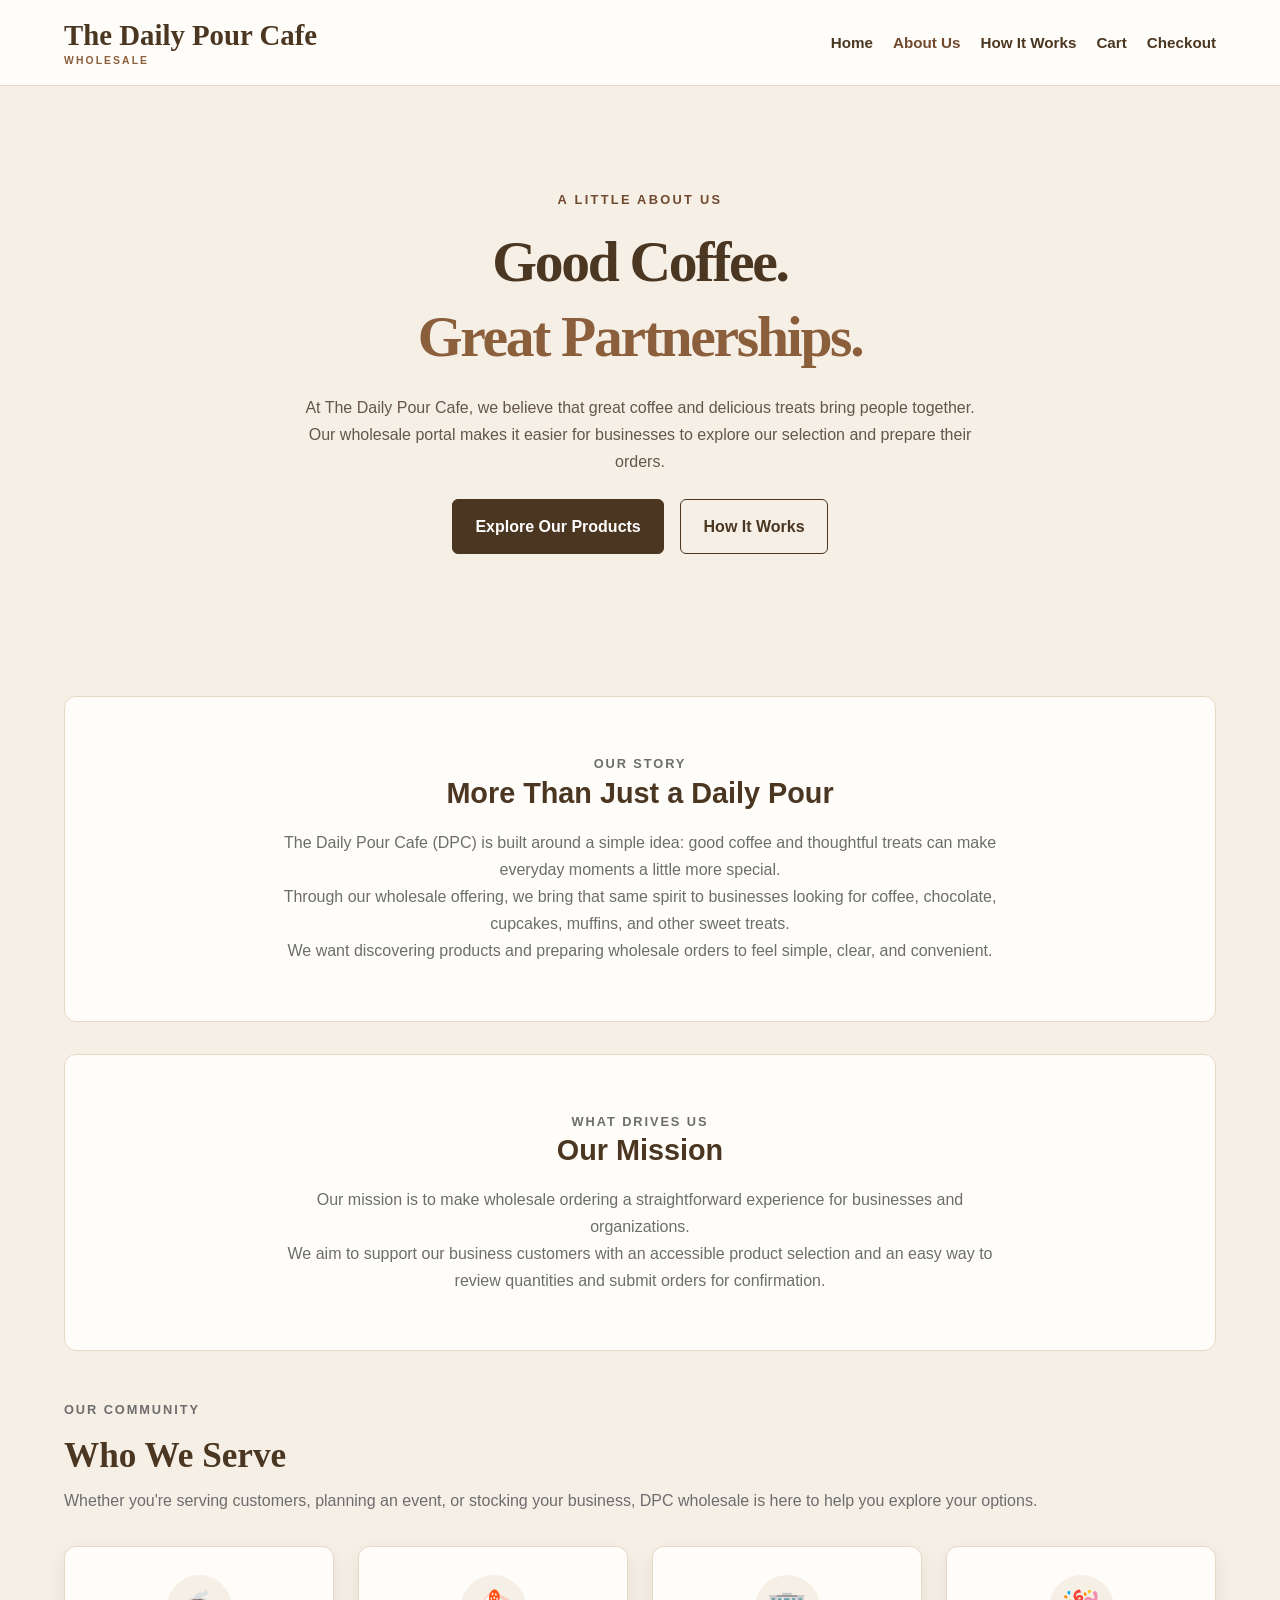
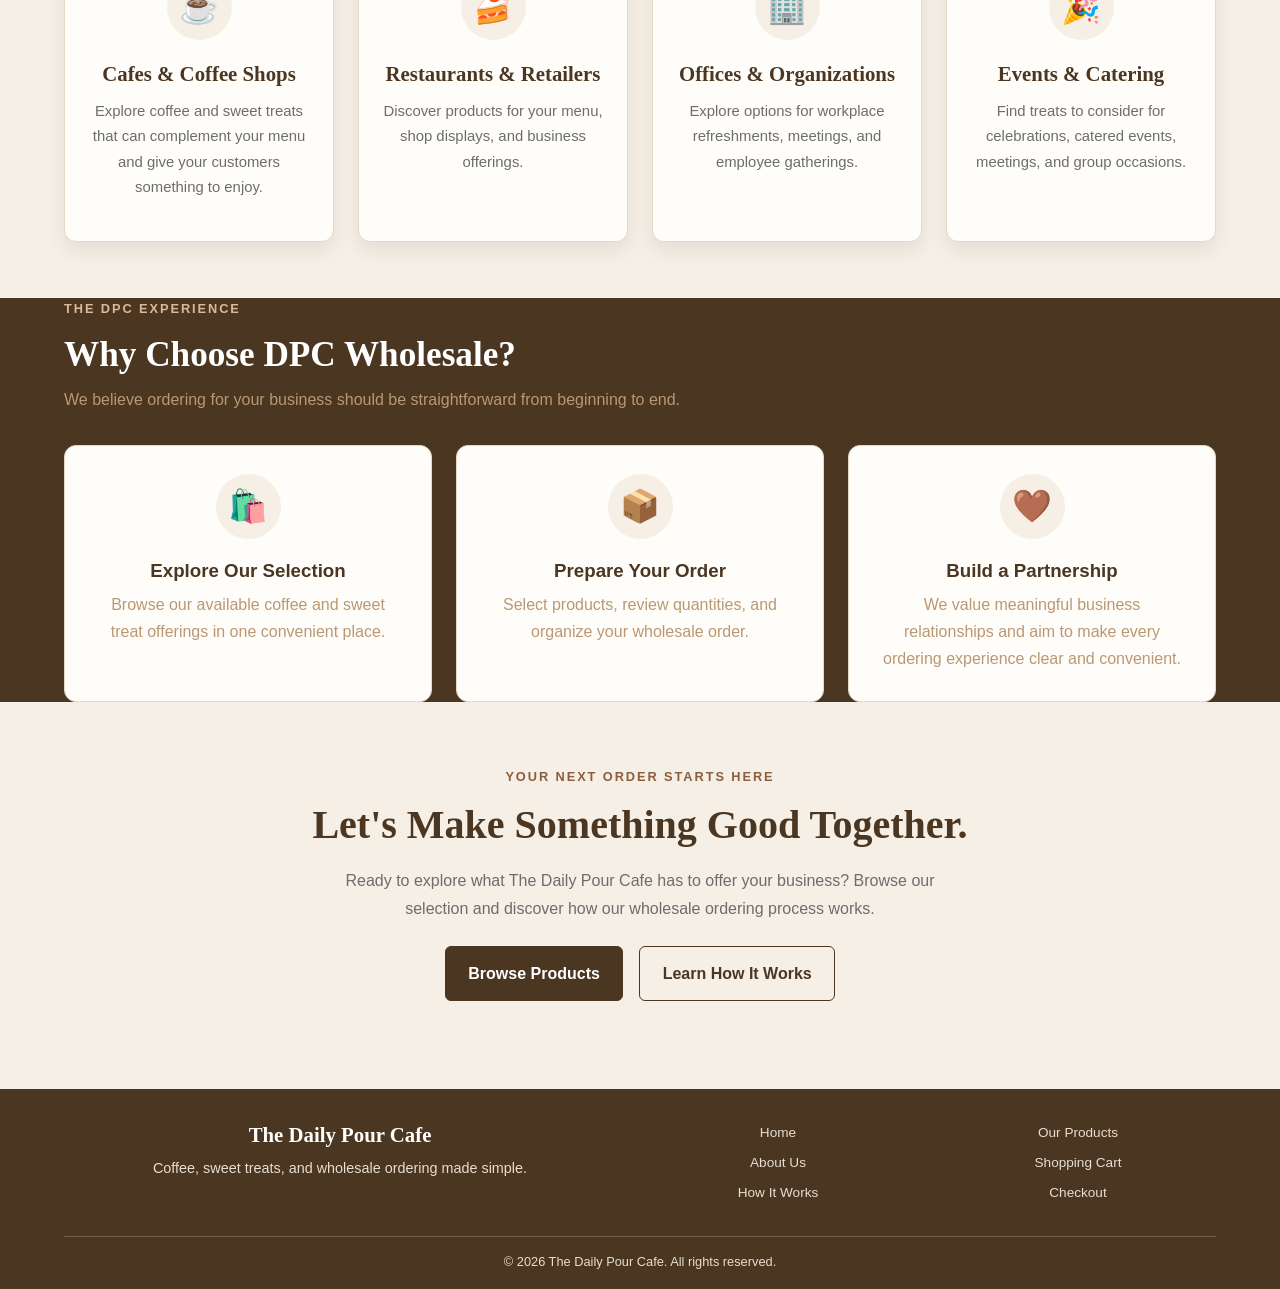
==== about.html @ 9e57767e "Initial commit" ====
<!DOCTYPE html>
<html lang="en">

<head>
    <meta charset="UTF-8">
    <meta name="viewport" content="width=device-width, initial-scale=1.0">

    <title>About Us | The Daily Pour Cafe Wholesale</title>

    <meta name="description" content="Discover The Daily Pour Cafe wholesale program and explore coffee and sweet treats for your business.">

    <link rel="stylesheet" href="styles.css">
</head>

<body>

<!-- HEADER -->
<header>
    <div class="container header-content">

        <a href="index.html" class="logo">
            The Daily Pour Cafe
            <span class="logo-subtitle">WHOLESALE</span>
        </a>

        <nav aria-label="Main navigation">
            <ul>
                <li><a href="index.html">Home</a></li>
                <li><a href="about.html" aria-current="page">About Us</a></li>
                <li><a href="how-it-works.html">How It Works</a></li>
                <li><a href="cart.html">Cart</a></li>
                <li><a href="checkout.html">Checkout</a></li>
            </ul>
        </nav>

    </div>
</header>


<main>

    <!-- PAGE HERO -->
    <section class="hero">
        <div class="container">

            <p class="eyebrow">A Little About Us</p>

            <h1>
                Good Coffee.
                <span>Great Partnerships.</span>
            </h1>

            <p>
                At The Daily Pour Cafe, we believe that great coffee
                and delicious treats bring people together.
                Our wholesale portal makes it easier for businesses
                to explore our selection and prepare their orders.
            </p>

            <div class="hero-actions">

                <a href="index.html#products" class="btn">
                    Explore Our Products
                </a>

                <a href="how-it-works.html" class="btn btn-outline">
                    How It Works
                </a>

            </div>

        </div>
    </section>


    <!-- OUR STORY -->
    <section class="about container">

        <p class="eyebrow">Our Story</p>

        <h2>More Than Just a Daily Pour</h2>

        <p>
            The Daily Pour Cafe (DPC) is built around a simple idea:
            good coffee and thoughtful treats can make everyday
            moments a little more special.
        </p>

        <p>
            Through our wholesale offering, we bring that same
            spirit to businesses looking for coffee, chocolate,
            cupcakes, muffins, and other sweet treats.
        </p>

        <p>
            We want discovering products and preparing wholesale
            orders to feel simple, clear, and convenient.
        </p>

    </section>


    <!-- OUR MISSION -->
    <section class="about container">

        <p class="eyebrow">What Drives Us</p>

        <h2>Our Mission</h2>

        <p>
            Our mission is to make wholesale ordering a straightforward
            experience for businesses and organizations.
        </p>

        <p>
            We aim to support our business customers with an accessible
            product selection and an easy way to review quantities
            and submit orders for confirmation.
        </p>

    </section>


    <!-- WHO WE SERVE -->
    <section class="products container">

        <div class="section-heading">

            <p class="eyebrow">Our Community</p>

            <h2>Who We Serve</h2>

            <p>
                Whether you're serving customers, planning an event,
                or stocking your business, DPC wholesale is here
                to help you explore your options.
            </p>

        </div>


        <div class="product-grid">

            <article class="product-card category-card">

                <div class="category-icon">☕</div>

                <h3>Cafes & Coffee Shops</h3>

                <p>
                    Explore coffee and sweet treats that can
                    complement your menu and give your customers
                    something to enjoy.
                </p>

            </article>


            <article class="product-card category-card">

                <div class="category-icon">🍰</div>

                <h3>Restaurants & Retailers</h3>

                <p>
                    Discover products for your menu, shop displays,
                    and business offerings.
                </p>

            </article>


            <article class="product-card category-card">

                <div class="category-icon">🏢</div>

                <h3>Offices & Organizations</h3>

                <p>
                    Explore options for workplace refreshments,
                    meetings, and employee gatherings.
                </p>

            </article>


            <article class="product-card category-card">

                <div class="category-icon">🎉</div>

                <h3>Events & Catering</h3>

                <p>
                    Find treats to consider for celebrations,
                    catered events, meetings, and group occasions.
                </p>

            </article>

        </div>

    </section>


    <!-- WHY CHOOSE DPC -->
    <section class="wholesale-benefits">

        <div class="container">

            <div class="section-heading">

                <p class="eyebrow">The DPC Experience</p>

                <h2>Why Choose DPC Wholesale?</h2>

                <p>
                    We believe ordering for your business should
                    be straightforward from beginning to end.
                </p>

            </div>


            <div class="steps-grid">

                <article class="step-card">

                    <div class="category-icon">🛍️</div>

                    <h3>Explore Our Selection</h3>

                    <p>
                        Browse our available coffee and sweet treat
                        offerings in one convenient place.
                    </p>

                </article>


                <article class="step-card">

                    <div class="category-icon">📦</div>

                    <h3>Prepare Your Order</h3>

                    <p>
                        Select products, review quantities,
                        and organize your wholesale order.
                    </p>

                </article>


                <article class="step-card">

                    <div class="category-icon">🤎</div>

                    <h3>Build a Partnership</h3>

                    <p>
                        We value meaningful business relationships
                        and aim to make every ordering experience
                        clear and convenient.
                    </p>

                </article>

            </div>

        </div>

    </section>


    <!-- FINAL CTA -->
    <section class="final-cta container">

        <p class="eyebrow">Your Next Order Starts Here</p>

        <h2>Let's Make Something Good Together.</h2>

        <p>
            Ready to explore what The Daily Pour Cafe has to offer
            your business? Browse our selection and discover
            how our wholesale ordering process works.
        </p>

        <div class="hero-actions">

            <a href="index.html#products" class="btn">
                Browse Products
            </a>

            <a href="how-it-works.html" class="btn btn-outline">
                Learn How It Works
            </a>

        </div>

    </section>

</main>


<!-- FOOTER -->
<footer>

    <div class="container footer-content">
        <div class="footer-brand">

            <h2>The Daily Pour Cafe</h2>
            <p>
                Coffee, sweet treats, and wholesale ordering
                made simple.
            </p>
        </div>

        <div class="footer-links">
            <a href="index.html">Home</a>
            <a href="about.html">About Us</a>
            <a href="how-it-works.html">How It Works</a>
        </div>

        <div class="footer-links">
            <a href="index.html#products">Our Products</a>
            <a href="cart.html">Shopping Cart</a>
            <a href="checkout.html">Checkout</a>
        </div>

        <p class="copyright">
            &copy; 2026 The Daily Pour Cafe. All rights reserved.
        </p>

    </div>

</footer>

</body>
</html>
---- styles.css ----
/* ========================================
   DPC WHOLESALE WEBSITE
   COMPLETE STYLESHEET
======================================== */


/* ========================================
   1. UNIVERSAL RESET
======================================== */

* {
    box-sizing: border-box;
    margin: 0;
    padding: 0;
}


/* ========================================
   2. DPC BRAND COLORS
======================================== */

:root {
    /* Official DPC Brand Palette */
    --background: #F5EFE6;
    --card: #FFFDF9;

    --coffee: #4B3621;
    --caramel: #8B5E3C;
    --latte: #D9B99B;

    --text: #333333;
    --soft: #6D6D6D;
    --border: #E6D8C7;

    /* Existing CSS Compatibility */
    --primary-color: var(--coffee);
    --primary-hover: #352719;

    --accent-color: var(--caramel);
    --accent-hover: #70492F;

    --background-color: var(--background);
    --surface-color: var(--card);

    --text-color: var(--text);
    --muted-color: var(--soft);
    --border-color: var(--border);

    --white: #ffffff;
    --danger-color: #A84438;

    --shadow: 0 8px 20px rgba(0,0,0,.08);
    --shadow-hover: 0 12px 25px rgba(75,54,33,.14);

    --radius: 12px;
}


/* ========================================
   3. GLOBAL STYLES
======================================== */

html {
    scroll-behavior: smooth;
    scroll-padding-top: 100px;
}

body {
    font-family: "Segoe UI", Tahoma, Geneva, Verdana, sans-serif;
    line-height: 1.7;
    background: var(--background-color);
    color: var(--text-color);
}

img {
    display: block;
    max-width: 100%;
}

a {
    color: inherit;
}

button,
input,
select,
textarea {
    font: inherit;
}

button,
a {
    -webkit-tap-highlight-color: transparent;
}

a:focus-visible,
button:focus-visible,
input:focus-visible,
select:focus-visible,
textarea:focus-visible {
    outline: 3px solid var(--accent-color);
    outline-offset: 3px;
}

.container {
    width: min(90%, 1200px);
    margin-inline: auto;
}

h1,
h2,
h3,
h4 {
    color: var(--primary-color);
    line-height: 1.3;
}

p {
    overflow-wrap: break-word;
}


/* ========================================
   4. HEADER AND NAVIGATION
======================================== */

header {
    position: relative;
    z-index: 10;
    background: var(--surface-color);
    border-bottom: 1px solid var(--border-color);
}

.header-content {
    display: flex;
    justify-content: space-between;
    align-items: center;
    gap: 1.5rem;
    padding: 1.1rem 0;
}

.logo {
    color: var(--primary-color);
    text-decoration: none;
    font-family: Georgia, "Times New Roman", serif;
    font-size: clamp(1.25rem, 2.5vw, 1.8rem);
    font-weight: 700;
    line-height: 1.2;
    flex-shrink: 0;
}

nav ul {
    display: flex;
    flex-wrap: wrap;
    justify-content: flex-end;
    align-items: center;
    gap: 0.5rem 1.25rem;
    list-style: none;
}

nav a {
    display: inline-block;
    padding: 0.4rem 0;
    color: var(--primary-color);
    text-decoration: none;
    font-size: 0.95rem;
    font-weight: 600;
    transition: color 0.2s ease;
}

nav a:hover,
nav a[aria-current="page"] {
    color: var(--accent-hover);
}


/* ========================================
   5. BUTTONS
======================================== */

.btn {
    display: inline-block;
    padding: 0.8rem 1.4rem;
    border: 1px solid var(--primary-color);
    border-radius: 6px;
    background: var(--primary-color);
    color: var(--white);
    text-align: center;
    text-decoration: none;
    font-weight: 600;
    cursor: pointer;
    transition: background-color 0.2s ease,
                border-color 0.2s ease,
                transform 0.2s ease;
}

.btn:hover {
    background: var(--primary-hover);
    border-color: var(--primary-hover);
}

.btn:active {
    transform: translateY(1px);
}


/* ========================================
   6. HERO SECTION
======================================== */

.hero {
    padding: clamp(3.5rem, 8vw, 6.5rem) 1rem;
    margin-bottom: 2.5rem;
    background: var(--background);
    text-align: center;
}

.hero .container {
    max-width: 800px;
}

.hero h1,
.hero h2 {
    margin-bottom: 1.2rem;
    font-family: Georgia, "Times New Roman", serif;
    font-size: clamp(2.2rem, 5vw, 3.6rem);
    letter-spacing: -0.04em;
}

.hero h2 {
    font-size: clamp(1.8rem, 4vw, 2.6rem);
}

.hero p {
    max-width: 680px;
    margin-inline: auto;
    color: #65564c;
}

.hero .eyebrow {
    margin-bottom: 0.9rem;
    color: var(--accent-hover);
    font-size: 0.8rem;
    font-weight: 800;
    letter-spacing: 0.18em;
    text-transform: uppercase;
}

.hero .btn {
    margin-top: 1.5rem;
}


/* ========================================
   7. PRODUCTS
======================================== */

.products {
    padding-top: 1rem;
    padding-bottom: 3.5rem;
}

.section-heading {
    margin-bottom: 2rem;
}

.section-heading h2 {
    margin-bottom: 0.5rem;
    font-family: Georgia, "Times New Roman", serif;
    font-size: clamp(1.7rem, 3vw, 2.2rem);
}

.section-heading p {
    color: var(--muted-color);
}

.product-grid {
    display: grid;
    grid-template-columns: repeat(4, minmax(0, 1fr));
    align-items: stretch;
    gap: 1.5rem;
}

.product-card {
    display: flex;
    flex-direction: column;
    min-width: 0;
    height: 100%;
    padding: 1rem;
    overflow: hidden;
    border: 1px solid var(--border-color);
    border-radius: var(--radius);
    background: var(--surface-color);
    text-align: center;
    box-shadow: var(--shadow);
    transition: transform 0.25s ease,
                box-shadow 0.25s ease;
}

.product-card:hover {
    transform: translateY(-4px);
    box-shadow: var(--shadow-hover);
}

.product-card img,
.product-link img {
    width: 100%;
    height: 200px;
    margin-bottom: 1rem;
    border-radius: 8px;
    object-fit: cover;
}

.product-card h3,
.product-card h4,
.product-link h3 {
    margin-bottom: 0.5rem;
    font-size: 1.15rem;
}

.product-card > p:not(.price) {
    margin-bottom: 0.8rem;
    color: var(--muted-color);
    font-size: 0.93rem;
}

.product-link {
    display: block;
    text-decoration: none;
}

.product-link:hover h3 {
    color: var(--accent-hover);
}

.price {
    color: var(--accent-hover);
    font-weight: 800;
}

.product-card .price {
    margin-bottom: 1rem;
}

.product-btn,
.product-card button {
    display: block;
    width: 100%;
    margin-top: auto;
    padding: 0.8rem 1rem;
    border: 1px solid var(--primary-color);
    border-radius: 6px;
    background: var(--primary-color);
    color: var(--white);
    text-align: center;
    text-decoration: none;
    font-weight: 600;
    cursor: pointer;
    transition: background-color 0.2s ease;
}

.product-btn:hover,
.product-card button:hover {
    background: var(--primary-hover);
}


/* ========================================
   8. ABOUT AND INFORMATION SECTIONS
======================================== */

.about {
    padding: 3.5rem 1.5rem;
    margin-bottom: 2rem;
    border: 1px solid var(--border-color);
    border-radius: var(--radius);
    background: var(--surface-color);
    text-align: center;
}

.about h2 {
    margin-bottom: 1rem;
    font-size: 1.8rem;
}

.about p {
    max-width: 750px;
    margin: 0 auto;
    color: var(--muted-color);
}


/* ========================================
   9. HOW IT WORKS
======================================== */

.how-it-works {
    padding: 3rem 0;
}

.steps-grid {
    display: grid;
    grid-template-columns: repeat(3, minmax(0, 1fr));
    gap: 1.5rem;
}

.step-card {
    padding: 1.75rem;
    background: var(--surface-color);
    border: 1px solid var(--border-color);
    border-radius: var(--radius);
    text-align: center;
}

.step-number {
    display: flex;
    align-items: center;
    justify-content: center;
    width: 48px;
    height: 48px;
    margin: 0 auto 1rem;
    border-radius: 50%;
    background: var(--accent-color);
    color: var(--white);
    font-size: 1.25rem;
    font-weight: 700;
}

.step-card h3 {
    margin-bottom: 0.5rem;
}

.step-card p {
    color: var(--muted-color);
}


/* ========================================
   10. SHARED PAGE LAYOUT
======================================== */

.page-content {
    min-height: 60vh;
    padding-top: 2.5rem;
    padding-bottom: 3rem;
}

.page-content > h1 {
    margin-bottom: 0.5rem;
    font-size: 2.2rem;
}

.page-intro {
    margin-bottom: 2rem;
    color: var(--muted-color);
}


/* ========================================
   11. CART PAGE
======================================== */

.cart-panel {
    width: 100%;
    max-width: 900px;
    margin: 0 auto;
    padding: 1.5rem;
    background: var(--surface-color);
    border: 1px solid var(--border-color);
    border-radius: var(--radius);
    box-shadow: var(--shadow);
}

.cart-heading {
    display: flex;
    align-items: center;
    justify-content: space-between;
    gap: 1rem;
    padding-bottom: 1rem;
    border-bottom: 1px solid var(--border-color);
}

.cart-heading h2 {
    font-size: 1.4rem;
}

.cart-icon {
    position: relative;
    display: flex;
    align-items: center;
}

.item-count {
    position: absolute;
    top: -8px;
    right: -10px;
    display: flex;
    align-items: center;
    justify-content: center;
    min-width: 20px;
    height: 20px;
    padding: 0 4px;
    border-radius: 50%;
    background: var(--accent-color);
    color: var(--white);
    font-size: 0.75rem;
    font-weight: 700;
}

.cart-item {
    display: flex;
    align-items: center;
    gap: 1rem;
    padding: 1.25rem 0;
    border-bottom: 1px solid var(--border-color);
}

.cart-item img {
    flex-shrink: 0;
    width: 100px;
    height: 100px;
    object-fit: cover;
    border-radius: var(--radius);
}

.cart-item-info {
    flex: 1;
    min-width: 0;
}

.cart-item-info h3,
.cart-item-info h4 {
    margin-bottom: 0.35rem;
}

.cart-item-info p {
    color: var(--muted-color);
    font-size: 0.95rem;
}

.cart-item-info .price {
    color: var(--accent-color);
    font-weight: 700;
}

.cart-actions {
    display: flex;
    align-items: center;
    gap: 0.5rem;
    flex-wrap: wrap;
}

.quantity-control {
    display: flex;
    align-items: center;
    gap: 0.5rem;
}

.quantity-btn {
    display: flex;
    align-items: center;
    justify-content: center;
    width: 36px;
    height: 36px;
    border: 1px solid var(--border-color);
    border-radius: 5px;
    background: var(--surface-color);
    color: var(--primary-color);
    font-size: 1.2rem;
    cursor: pointer;
}

.quantity-btn:hover {
    background: var(--background-color);
}

.quantity-value {
    min-width: 24px;
    text-align: center;
    font-weight: 700;
}

.remove-btn {
    padding: 0.5rem 0.75rem;
    border: 1px solid var(--danger-color);
    border-radius: 5px;
    background: transparent;
    color: var(--danger-color);
    cursor: pointer;
    transition: 0.2s ease;
}

.remove-btn:hover {
    background: var(--danger-color);
    color: var(--white);
}

.cart-total,
.checkout-total {
    display: flex;
    align-items: center;
    justify-content: space-between;
    gap: 1rem;
    margin: 1.5rem 0;
    padding-top: 1rem;
    border-top: 1px solid var(--border-color);
    font-size: 1.2rem;
}

.cart-total strong,
.checkout-total strong {
    color: var(--primary-color);
    font-size: 1.4rem;
}

.checkout-button {
    display: block;
    width: 100%;
    padding: 0.9rem 1rem;
    border-radius: 5px;
    background: var(--accent-color);
    color: var(--white);
    text-align: center;
    text-decoration: none;
    font-weight: 700;
}

.checkout-button:hover {
    background: var(--accent-hover);
}

.continue-shopping {
    display: block;
    margin-top: 1rem;
    color: var(--primary-color);
    text-align: center;
    text-decoration: none;
    font-weight: 600;
}

.continue-shopping:hover {
    text-decoration: underline;
}

.empty-cart {
    padding: 3rem 1rem;
    text-align: center;
}

.empty-cart p {
    margin: 0.75rem 0 1.5rem;
    color: var(--muted-color);
}


/* ========================================
   12. CHECKOUT PAGE
======================================== */

.checkout-layout {
    display: grid;
    grid-template-columns: repeat(2, minmax(0, 1fr));
    align-items: start;
    gap: 2rem;
}

.checkout-card {
    min-width: 0;
    padding: 1.5rem;
    background: var(--surface-color);
    border: 1px solid var(--border-color);
    border-radius: var(--radius);
    box-shadow: var(--shadow);
}

.checkout-card h2 {
    margin-bottom: 1rem;
    padding-bottom: 1rem;
    border-bottom: 1px solid var(--border-color);
    font-size: 1.4rem;
}

.checkout-product {
    display: flex;
    align-items: center;
    gap: 1rem;
}

.checkout-product img {
    width: 90px;
    height: 90px;
    object-fit: cover;
    border-radius: var(--radius);
}

.checkout-product h3 {
    margin-bottom: 0.35rem;
    font-size: 1.1rem;
}

.checkout-product p {
    color: var(--muted-color);
}

.checkout-card label {
    display: block;
    margin: 1rem 0 0.4rem;
    font-weight: 600;
}

.checkout-card label span {
    color: var(--danger-color);
}

.checkout-card input,
.checkout-card select,
.checkout-card textarea {
    display: block;
    width: 100%;
    padding: 0.8rem;
    border: 1px solid var(--border-color);
    border-radius: 5px;
    background: var(--surface-color);
    color: var(--text-color);
    font: inherit;
}

.checkout-card textarea {
    min-height: 100px;
    resize: vertical;
}

.checkout-card input:focus,
.checkout-card select:focus,
.checkout-card textarea:focus {
    outline: 2px solid var(--accent-color);
    outline-offset: 2px;
}

.help-text {
    margin-top: 0.4rem;
    color: var(--muted-color);
    font-size: 0.85rem;
}

.secure-note {
    margin-top: 1rem;
    color: var(--muted-color);
    text-align: center;
    font-size: 0.85rem;
}


/* ========================================
   FOOTER - COMPACT VERSION
======================================== */

footer {
    margin-top: 1.5rem;
    padding: 2rem 0 1rem;
    background: var(--coffee);
    color: var(--white);
    text-align: center;
}

footer p {
    color: var(--white);
}

.footer-content {
    display: grid;
    grid-template-columns: 2fr 1fr 1fr;
    gap: 1.5rem;
}

.footer-brand h2 {
    margin-bottom: 0.5rem;
    color: var(--white);
    font-family: Georgia, serif;
    font-size: 1.3rem;
}

.footer-brand p {
    color: #E8DDD1;
    font-size: 0.9rem;
}

.footer-links {
    display: flex;
    flex-direction: column;
    gap: 0.45rem;
}

.footer-links a {
    color: #E8DDD1;
    text-decoration: none;
    font-size: 0.85rem;
}

.footer-links a:hover {
    color: var(--latte);
}

.copyright {
    grid-column: 1 / -1;
    padding-top: 0.85rem;
    margin-top: 0.5rem;
    border-top: 1px solid rgba(255,255,255,.2);
    color: #E8DDD1;
    text-align: center;
    font-size: 0.8rem;
}

/* ========================================
   14. HOMEPAGE ADDITIONS
======================================== */


/* Logo Subtitle */

.logo-subtitle {
    display: block;
    margin-top: 3px;
    color: var(--caramel);
    font-family: "Segoe UI", sans-serif;
    font-size: 0.65rem;
    font-weight: 700;
    letter-spacing: 0.2em;
}


/* Hero Improvements */

.hero h1 span {
    display: block;
    color: var(--caramel);
}

.hero-actions {
    display: flex;
    justify-content: center;
    align-items: center;
    flex-wrap: wrap;
    gap: 1rem;
    margin-top: 1.5rem;
}

.hero-actions .btn {
    margin-top: 0;
}

.btn-outline {
    background: transparent;
    color: var(--coffee);
    border-color: var(--coffee);
}

.btn-outline:hover {
    background: var(--coffee);
    color: var(--white);
}


/* Homepage Introduction */

.wholesale-intro {
    max-width: 850px;
    padding: 3rem 1rem;
    text-align: center;
}

.wholesale-intro h2 {
    margin-bottom: 1rem;
    font-family: Georgia, serif;
    font-size: clamp(1.7rem, 3vw, 2.3rem);
}

.wholesale-intro p:not(.eyebrow) {
    color: var(--soft);
}

.eyebrow {
    margin-bottom: 0.75rem;
    color: var(--caramel);
    font-size: 0.8rem;
    font-weight: 800;
    letter-spacing: 0.15em;
    text-transform: uppercase;
}


/* Category Cards */

.category-card {
    padding: 1.75rem 1.25rem;
}

.category-icon {
    display: flex;
    align-items: center;
    justify-content: center;
    width: 65px;
    height: 65px;
    margin: 0 auto 1.25rem;
    border-radius: 50%;
    background: var(--background);
    font-size: 2rem;
}

.category-card h3 {
    margin-bottom: 0.75rem;
    font-family: Georgia, serif;
    font-size: 1.3rem;
}

.category-card p {
    flex-grow: 1;
}

.category-link {
    display: inline-block;
    margin-top: 1rem;
    color: var(--caramel);
    font-weight: 700;
    font-size: 0.9rem;
    text-decoration: none;
}

.category-link:hover {
    color: var(--coffee);
    text-decoration: underline;
}


/* Wholesale Benefits */

.wholesale-benefits {
    background: var(--coffee);
    color: var(--white);
}

.wholesale-benefits h2 {
    color: var(--white);
}

.wholesale-benefits p:not(.eyebrow) {
    color: #ba9873;
}

.wholesale-benefits .eyebrow {
    color: var(--latte);
}

.wholesale-benefits .btn {
    margin-top: 1.5rem;
    background: var(--caramel);
    border-color: var(--caramel);
}

.wholesale-benefits .btn:hover {
    background: var(--latte);
    border-color: var(--latte);
    color: var(--coffee);
}


/* Final Call To Action */

.final-cta {
    padding: 4rem 1rem;
    text-align: center;
}

.final-cta h2 {
    margin-bottom: 1rem;
    font-family: Georgia, serif;
    font-size: clamp(1.8rem, 4vw, 2.5rem);
}

.final-cta p:not(.eyebrow) {
    max-width: 650px;
    margin: 0 auto 1.5rem;
    color: var(--soft);
}

css
/* ========================================
   WHOLESALE CART
======================================== */

.cart-intro {
    margin-bottom: 2rem;
}

.cart-intro h1 {
    margin-bottom: 0.6rem;
    font-family: Georgia, serif;
    font-size: clamp(2rem, 4vw, 2.7rem);
}


/* CART LAYOUT */

.wholesale-cart-layout {
    display: grid;
    grid-template-columns: minmax(0, 1.8fr) minmax(270px, 0.9fr);
    align-items: start;
    gap: 2rem;
}


/* CART PANEL */

.cart-panel {
    width: 100%;
    max-width: none;
    margin: 0;
    padding: 1.75rem;
    background: var(--surface-color);
    border: 1px solid var(--border-color);
    border-radius: var(--radius);
    box-shadow: var(--shadow);
}

.cart-heading {
    display: flex;
    align-items: center;
    justify-content: space-between;
    gap: 1rem;
    margin-bottom: 0.5rem;
}

.cart-heading h2 {
    font-family: Georgia, serif;
    font-size: 1.4rem;
}

.cart-subheading {
    margin-top: 0.35rem;
    color: var(--muted-color);
    font-size: 0.9rem;
}


/* PRODUCT ROWS */

.cart-item {
    display: grid;
    grid-template-columns: 105px minmax(0, 1fr) auto;
    align-items: center;
    gap: 1.25rem;
    padding: 1.5rem 0;
    border-bottom: 1px solid var(--border-color);
}

.cart-item img {
    width: 105px;
    height: 105px;
    margin: 0;
    object-fit: cover;
    border-radius: 9px;
}

.cart-item-info {
    min-width: 0;
}

.cart-item-info h3 {
    margin-bottom: 0.5rem;
    font-family: Georgia, serif;
    font-size: 1.2rem;
}

.cart-product-category {
    margin-bottom: 0.35rem;
    color: var(--muted-color);
    font-size: 0.78rem;
    font-weight: 600;
    letter-spacing: 0.04em;
    text-transform: uppercase;
}

.cart-unit-price {
    margin-bottom: 0.65rem;
    color: var(--accent-hover);
    font-size: 0.95rem;
    font-weight: 700;
}

.cart-unit-price span {
    color: var(--muted-color);
    font-size: 0.8rem;
    font-weight: 400;
}

.cart-line-subtotal {
    color: var(--muted-color);
    font-size: 0.88rem;
}

.cart-line-subtotal strong {
    color: var(--coffee);
}


/* QUANTITY CONTROLS */

.cart-actions {
    display: flex;
    flex-direction: column;
    align-items: center;
    gap: 0.55rem;
}

.quantity-label {
    color: var(--muted-color);
    font-size: 0.8rem;
    font-weight: 600;
}

.quantity-control {
    display: flex;
    align-items: center;
    gap: 0.65rem;
}

.quantity-btn {
    display: flex;
    align-items: center;
    justify-content: center;
    width: 34px;
    height: 34px;
    padding: 0;
    border: 1px solid var(--border-color);
    border-radius: 6px;
    background: var(--background);
    color: var(--coffee);
    font-size: 1.2rem;
    cursor: pointer;
    transition: background 0.2s ease, color 0.2s ease;
}

.quantity-btn:hover {
    background: var(--coffee);
    color: var(--white);
}

.quantity-value {
    min-width: 25px;
    color: var(--coffee);
    font-weight: 700;
    text-align: center;
}

.remove-btn {
    padding: 0.35rem 0.6rem;
    border: none;
    background: transparent;
    color: var(--danger-color);
    font-size: 0.85rem;
    font-weight: 600;
    cursor: pointer;
}

.remove-btn:hover {
    text-decoration: underline;
}


/* CONTINUE SHOPPING */

.continue-shopping {
    display: inline-block;
    margin-top: 1.5rem;
    color: var(--coffee);
    font-size: 0.92rem;
    font-weight: 600;
    text-decoration: none;
}

.continue-shopping:hover {
    color: var(--caramel);
}


/* ORDER SUMMARY */

.cart-summary {
    padding: 1.6rem;
    background: var(--surface-color);
    border: 1px solid var(--border-color);
    border-radius: var(--radius);
    box-shadow: var(--shadow);
}

.cart-summary h2 {
    margin-bottom: 0.4rem;
    font-family: Georgia, serif;
    font-size: 1.45rem;
}

.summary-description {
    margin-bottom: 1.5rem;
    color: var(--muted-color);
    font-size: 0.88rem;
}

.summary-row {
    display: flex;
    align-items: flex-start;
    justify-content: space-between;
    gap: 1rem;
    margin-bottom: 1.1rem;
    color: var(--muted-color);
    font-size: 0.9rem;
}

.summary-row strong {
    color: var(--text-color);
    text-align: right;
}

.delivery-row strong {
    max-width: 125px;
    color: var(--accent-hover);
    font-size: 0.82rem;
}

.summary-divider {
    margin: 1.3rem 0;
    border-top: 1px solid var(--border-color);
}


/* ORDER TOTAL */

.summary-total {
    display: flex;
    flex-direction: column;
    gap: 0.45rem;
    color: var(--coffee);
}

.summary-total span {
    font-size: 0.92rem;
    font-weight: 600;
}

.summary-total strong {
    font-family: Georgia, serif;
    font-size: 2rem;
    font-weight: 700;
}

.summary-note {
    margin-top: 1rem;
    color: var(--muted-color);
    font-size: 0.8rem;
    line-height: 1.6;
}


/* CHECKOUT BUTTON */

.cart-summary .checkout-button {
    display: block;
    width: 100%;
    margin-top: 1.5rem;
    padding: 0.95rem 1rem;
    border: 1px solid var(--coffee);
    border-radius: 6px;
    background: var(--coffee);
    color: var(--white);
    font-weight: 700;
    text-align: center;
    text-decoration: none;
    transition: background 0.2s ease;
}

.cart-summary .checkout-button:hover {
    background: var(--primary-hover);
}

.cart-summary .checkout-button:focus-visible {
    outline: 3px solid var(--accent-color);
    outline-offset: 3px;
}


/* SUMMARY FOOTER */

.summary-footer {
    display: flex;
    flex-direction: column;
    gap: 0.3rem;
    margin-top: 1.3rem;
    padding-top: 1rem;
    border-top: 1px solid var(--border-color);
    color: var(--muted-color);
    font-size: 0.72rem;
    letter-spacing: 0.06em;
    text-align: center;
}


/* EMPTY CART */

.empty-cart {
    padding: 3rem 1rem;
    text-align: center;
}

.empty-cart-icon {
    margin-bottom: 1rem;
    color: var(--caramel);
    font-size: 2.5rem;
}

.empty-cart h3 {
    margin-bottom: 0.75rem;
    font-family: Georgia, serif;
}

.empty-cart p {
    max-width: 420px;
    margin: 0 auto 1.5rem;
    color: var(--muted-color);
}

.empty-cart[hidden] {
    display: none;
}


/* WHOLESALE ASSISTANCE */

.cart-assistance {
    margin-top: 3rem;
    padding: 2.75rem 1.5rem;
}

.cart-assistance .btn {
    margin-top: 1.25rem;
}


/* ========================================
   RESPONSIVE CART
======================================== */

@media (max-width: 900px) {

    .wholesale-cart-layout {
        grid-template-columns: 1fr;
    }

    .cart-summary {
        width: 100%;
    }

}


@media (max-width: 600px) {

    .cart-panel {
        padding: 1rem;
    }

    .cart-item {
        grid-template-columns: 75px minmax(0, 1fr);
        gap: 0.85rem;
    }

    .cart-item img {
        width: 75px;
        height: 75px;
    }

    .cart-item-info h3 {
        font-size: 1.05rem;
    }

    .cart-actions {
        grid-column: 1 / -1;
        flex-direction: row;
        justify-content: flex-start;
        flex-wrap: wrap;
        gap: 0.75rem;
    }

    .quantity-label {
        display: none;
    }

    .cart-summary {
        padding: 1.25rem;
    }

    .cart-assistance {
        padding: 2rem 1rem;
    }

}

/* ========================================
   15. RESPONSIVE LAYOUT
======================================== */

@media (max-width: 900px) {

    .product-grid {
        grid-template-columns: repeat(2, minmax(0, 1fr));
    }

    .steps-grid {
        grid-template-columns: 1fr;
    }

    .checkout-layout {
        grid-template-columns: 1fr;
    }

}


@media (max-width: 600px) {

    .header-content {
        flex-direction: column;
        align-items: center;
    }

    nav ul {
        justify-content: center;
        gap: 1rem;
    }

    .product-grid {
        grid-template-columns: 1fr;
    }

    .cart-item {
        align-items: flex-start;
        flex-wrap: wrap;
    }

    .cart-item img {
        width: 75px;
        height: 75px;
    }

    .cart-actions {
        width: 100%;
    }

    .cart-panel,
    .checkout-card {
        padding: 1rem;
    }

    .page-content > h1 {
        font-size: 1.8rem;
    }

    .hero-actions {
        flex-direction: column;
    }

    .hero-actions .btn {
        width: 100%;
    }

    .footer-content {
        grid-template-columns: 1fr;
        text-align: center;
    }

    .footer-links {
        align-items: center;
    }

    .copyright {
        grid-column: 1;
    }

}

/* ========================================
   16. DPC WHOLESALE CHECKOUT
   Integrated with existing DPC stylesheet
======================================== */


/* CHECKOUT INTRODUCTION */

.checkout-intro {
    margin-bottom: 2.5rem;
}

.checkout-intro h1 {
    margin-bottom: 0.65rem;
    font-family: Georgia, "Times New Roman", serif;
    font-size: clamp(2rem, 4vw, 2.8rem);
    letter-spacing: -0.03em;
}

.checkout-intro .page-intro {
    max-width: 760px;
}


/* CHECKOUT PROGRESS */

.checkout-progress {
    display: flex;
    align-items: center;
    justify-content: center;
    max-width: 650px;
    margin: 2.5rem auto 0;
    gap: 0.75rem;
}

.progress-step {
    display: flex;
    flex-direction: column;
    align-items: center;
    gap: 0.5rem;
    min-width: 75px;
}

.progress-step span {
    display: flex;
    align-items: center;
    justify-content: center;
    width: 38px;
    height: 38px;
    border: 1px solid var(--border-color);
    border-radius: 50%;
    background: var(--surface-color);
    color: var(--muted-color);
    font-weight: 700;
}

.progress-step p {
    color: var(--muted-color);
    font-size: 0.78rem;
    font-weight: 600;
    text-align: center;
}

.progress-step.completed span,
.progress-step.active span {
    border-color: var(--coffee);
    background: var(--coffee);
    color: var(--white);
}

.progress-step.active p {
    color: var(--coffee);
}

.progress-line {
    flex: 1;
    max-width: 100px;
    height: 1px;
    margin-bottom: 1.5rem;
    background: var(--border-color);
}


/* MAIN CHECKOUT LAYOUT */

.wholesale-checkout-layout {
    display: grid;
    grid-template-columns: minmax(0, 1.1fr) minmax(0, 0.9fr);
    align-items: start;
    gap: 2rem;
}

.checkout-order-panel,
.checkout-form-panel {
    min-width: 0;
    padding: 1.75rem;
    border: 1px solid var(--border-color);
    border-radius: var(--radius);
    background: var(--surface-color);
    box-shadow: var(--shadow);
}


/* SECTION HEADINGS */

.checkout-section-heading {
    position: relative;
    margin-bottom: 1.5rem;
}

.checkout-section-heading h2 {
    margin-bottom: 0.4rem;
    font-family: Georgia, serif;
    font-size: 1.55rem;
}

.checkout-section-heading > p:not(.eyebrow) {
    color: var(--muted-color);
    font-size: 0.9rem;
}

.checkout-section-heading .eyebrow {
    margin-bottom: 0.4rem;
}


/* EDIT CART */

.edit-cart-link {
    display: inline-block;
    margin-top: 0.75rem;
    color: var(--caramel);
    font-size: 0.88rem;
    font-weight: 700;
    text-decoration: none;
}

.edit-cart-link:hover {
    text-decoration: underline;
}


/* CHECKOUT PRODUCTS
   Scoped to avoid affecting the wholesale cart.
*/

.wholesale-checkout-layout .checkout-product {
    display: grid;
    grid-template-columns: 95px minmax(0, 1fr) auto;
    align-items: center;
    gap: 1rem;
    padding: 1.4rem 0;
    border-bottom: 1px solid var(--border-color);
}

.wholesale-checkout-layout .checkout-product img {
    width: 95px;
    height: 95px;
    margin: 0;
    border-radius: 9px;
    object-fit: cover;
}

.checkout-product-info {
    min-width: 0;
}

.checkout-product-info h3 {
    margin-bottom: 0.35rem;
    font-family: Georgia, serif;
    font-size: 1.12rem;
}

.checkout-unit-price {
    color: var(--caramel);
    font-size: 0.9rem;
    font-weight: 700;
}

.checkout-unit-price span {
    color: var(--muted-color);
    font-weight: 400;
}

.checkout-quantity {
    margin-top: 0.4rem;
    color: var(--muted-color);
    font-size: 0.85rem;
}

.checkout-quantity strong {
    color: var(--coffee);
}

.checkout-product-total {
    display: flex;
    flex-direction: column;
    align-items: flex-end;
    gap: 0.3rem;
}

.checkout-product-total span {
    color: var(--muted-color);
    font-size: 0.75rem;
}

.checkout-product-total strong {
    color: var(--coffee);
    font-size: 1rem;
}


/* PRICE SUMMARY */

.checkout-price-summary {
    padding-top: 1.5rem;
}

.checkout-price-summary .summary-row {
    margin-bottom: 1rem;
}

.checkout-grand-total {
    display: flex;
    flex-direction: column;
    gap: 0.35rem;
    color: var(--coffee);
}

.checkout-grand-total span {
    font-size: 0.95rem;
    font-weight: 600;
}

.checkout-grand-total strong {
    font-family: Georgia, serif;
    font-size: 2.2rem;
}

.checkout-price-summary .summary-note {
    margin-top: 1rem;
    color: var(--muted-color);
    font-size: 0.8rem;
    line-height: 1.6;
}


/* ORDER NOTICE */

.checkout-notice {
    display: flex;
    align-items: flex-start;
    gap: 1rem;
    margin-top: 1.75rem;
    padding: 1.1rem;
    border: 1px solid var(--border-color);
    border-radius: 8px;
    background: var(--background);
}

.notice-icon {
    flex-shrink: 0;
    font-size: 1.5rem;
}

.checkout-notice h3 {
    margin-bottom: 0.35rem;
    font-family: Georgia, serif;
    font-size: 1rem;
}

.checkout-notice p {
    color: var(--muted-color);
    font-size: 0.83rem;
    line-height: 1.6;
}


/* FORM FIELDSETS */

.wholesale-checkout-form fieldset {
    min-width: 0;
    margin-bottom: 1.75rem;
    padding: 0;
    border: none;
}

.wholesale-checkout-form legend {
    width: 100%;
    margin-bottom: 0.8rem;
    padding-bottom: 0.7rem;
    border-bottom: 1px solid var(--border-color);
    color: var(--coffee);
    font-family: Georgia, serif;
    font-size: 1.15rem;
    font-weight: 700;
}

.wholesale-checkout-form label {
    display: block;
    margin: 1rem 0 0.4rem;
    color: var(--text-color);
    font-size: 0.9rem;
    font-weight: 600;
}

.wholesale-checkout-form label span {
    color: var(--danger-color);
}


/* FORM INPUTS */

.wholesale-checkout-form input,
.wholesale-checkout-form select,
.wholesale-checkout-form textarea {
    display: block;
    width: 100%;
    min-width: 0;
    padding: 0.85rem 0.9rem;
    border: 1px solid var(--border-color);
    border-radius: 6px;
    background: var(--white);
    color: var(--text-color);
    font: inherit;
    font-size: 0.92rem;
    transition: border-color 0.2s ease,
                box-shadow 0.2s ease;
}

.wholesale-checkout-form input,
.wholesale-checkout-form select {
    min-height: 48px;
}

.wholesale-checkout-form textarea {
    min-height: 100px;
    resize: vertical;
}

.wholesale-checkout-form input::placeholder,
.wholesale-checkout-form textarea::placeholder {
    color: #99918A;
    opacity: 1;
}

.wholesale-checkout-form input:focus,
.wholesale-checkout-form select:focus,
.wholesale-checkout-form textarea:focus {
    outline: none;
    border-color: var(--caramel);
    box-shadow: 0 0 0 3px rgba(139, 94, 60, 0.12);
}


/* HELP TEXT */

.wholesale-checkout-form .help-text {
    margin-top: 0.5rem;
    color: var(--muted-color);
    font-size: 0.82rem;
    line-height: 1.6;
}


/* CHECKOUT SUBMISSION */

.checkout-submit {
    margin-top: 1.5rem;
}

.checkout-submit-button {
    display: block;
    width: 100%;
    padding: 1rem 1.2rem;
    border: 1px solid var(--coffee);
    border-radius: 6px;
    background: var(--coffee);
    color: var(--white);
    font-size: 0.95rem;
    font-weight: 700;
    text-align: center;
    cursor: pointer;
    transition: background 0.2s ease,
                border-color 0.2s ease,
                transform 0.2s ease;
}

.checkout-submit-button:hover {
    background: var(--primary-hover);
    border-color: var(--primary-hover);
}

.checkout-submit-button:active {
    transform: translateY(1px);
}

.checkout-submit-button:focus-visible {
    outline: 3px solid var(--caramel);
    outline-offset: 3px;
}

.wholesale-checkout-form .secure-note {
    margin-top: 1rem;
    color: var(--muted-color);
    text-align: center;
    font-size: 0.82rem;
    line-height: 1.6;
}


/* CHECKOUT ASSISTANCE */

.checkout-assistance {
    margin-top: 3rem;
}

.checkout-assistance h2 {
    font-family: Georgia, serif;
}


/* ========================================
   17. RESPONSIVE WHOLESALE CHECKOUT
======================================== */


/* TABLETS */

@media (max-width: 900px) {

    .wholesale-checkout-layout {
        grid-template-columns: 1fr;
        gap: 1.5rem;
    }
    .checkout-order-panel,
    .checkout-form-panel {
        width: 100%;
    }

}


/* MOBILE */

@media (max-width: 600px) {

    .checkout-intro {
        margin-bottom: 2rem;
    }

    .checkout-progress {
        gap: 0.35rem;
        margin-top: 2rem;
    }

    .progress-step {
        min-width: 65px;
    }

    .progress-step span {
        width: 34px;
        height: 34px;
    }

    .progress-step p {
        font-size: 0.7rem;
    }

    .progress-line {
        max-width: 55px;
    }

    .checkout-order-panel,
    .checkout-form-panel {
        padding: 1.1rem;
    }

    .checkout-section-heading h2 {
        font-size: 1.35rem;
    }

    .wholesale-checkout-layout .checkout-product {
        grid-template-columns: 75px minmax(0, 1fr);
        gap: 0.85rem;
        padding: 1.2rem 0;
    }

    .wholesale-checkout-layout .checkout-product img {
        width: 75px;
        height: 75px;
    }

    .checkout-product-info h3 {
        font-size: 1rem;
    }

    .checkout-product-total {
        grid-column: 2;
        align-items: flex-start;
    }

    .checkout-grand-total strong {
        font-size: 1.9rem;
    }

    .checkout-notice {
        gap: 0.7rem;
        padding: 0.9rem;
    }

    .checkout-submit-button {
        padding: 0.9rem;
        font-size: 0.88rem;
    }

    .checkout-assistance {
        padding: 2rem 1rem;
    }

}
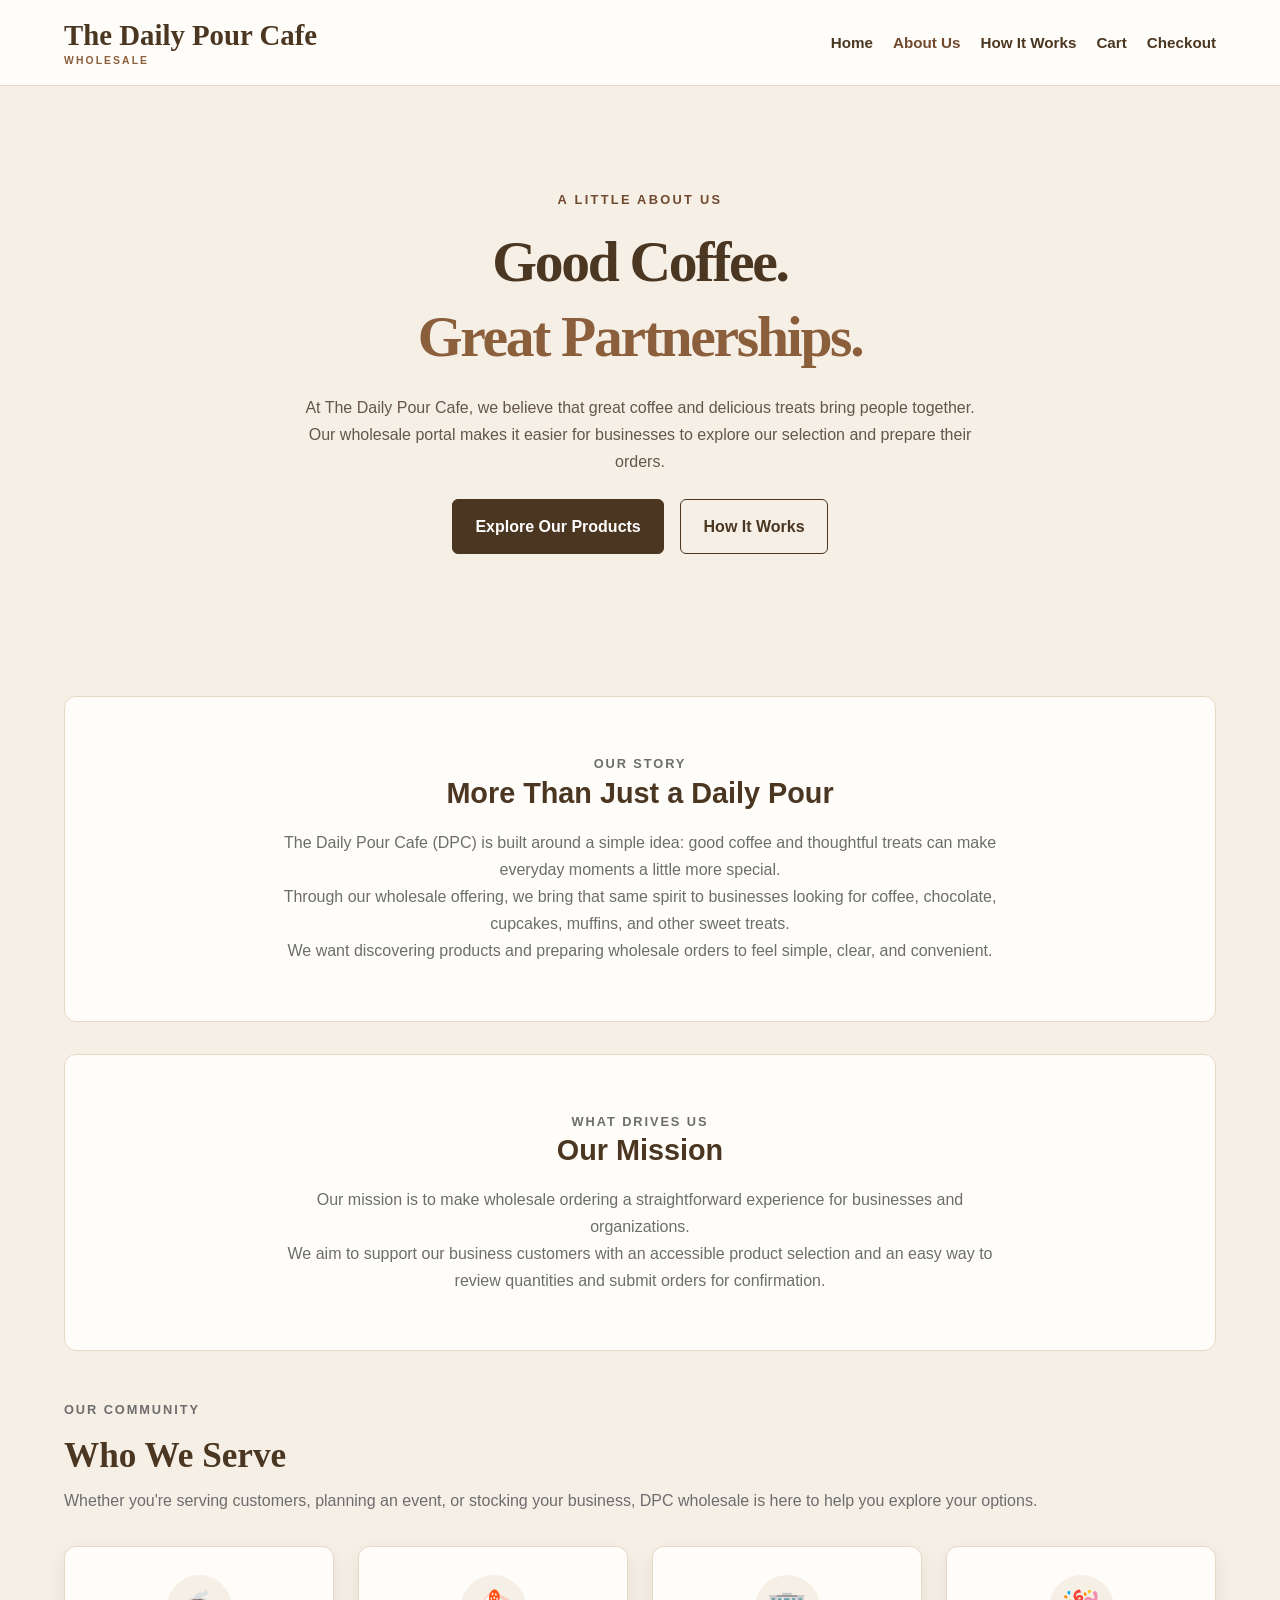
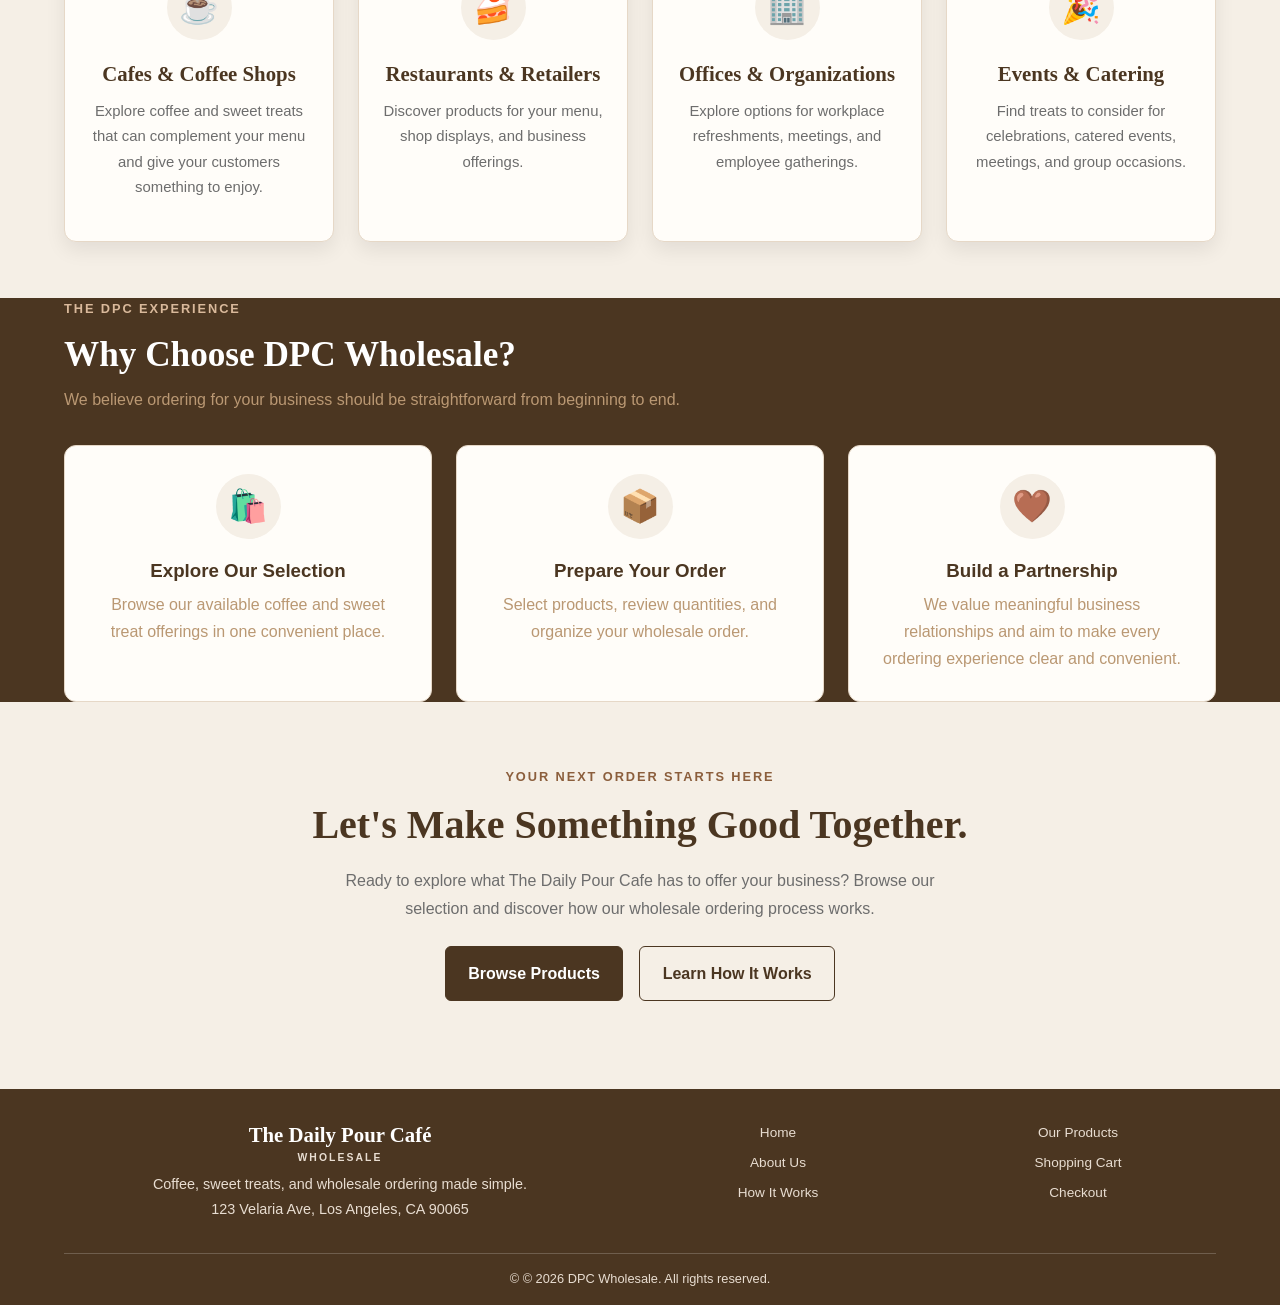
==== commit 3079c539: "Update all pages, organize assets, and fix footer" ====
--- a/about.html
+++ b/about.html
@@ -9,7 +9,7 @@
 
     <meta name="description" content="Discover The Daily Pour Cafe wholesale program and explore coffee and sweet treats for your business.">
 
-    <link rel="stylesheet" href="styles.css">
+    <link rel="stylesheet" href="css\styles.css">
 </head>
 
 <body>
@@ -303,16 +303,19 @@
 
 
 <!-- FOOTER -->
+
 <footer>
-
     <div class="container footer-content">
         <div class="footer-brand">
 
-            <h2>The Daily Pour Cafe</h2>
+            <h2>The Daily Pour Café 
+                <span class="footer-subtitle">WHOLESALE</span>
+                </h2>
             <p>
                 Coffee, sweet treats, and wholesale ordering
                 made simple.
             </p>
+            <p>123 Velaria Ave, Los Angeles, CA 90065</p>
         </div>
 
         <div class="footer-links">
@@ -328,13 +331,10 @@
         </div>
 
         <p class="copyright">
-            &copy; 2026 The Daily Pour Cafe. All rights reserved.
-        </p>
-
+            &copy; © 2026 DPC Wholesale. All rights reserved.
+        </p>
     </div>
-
 </footer>
-
 </body>
 </html>
 
